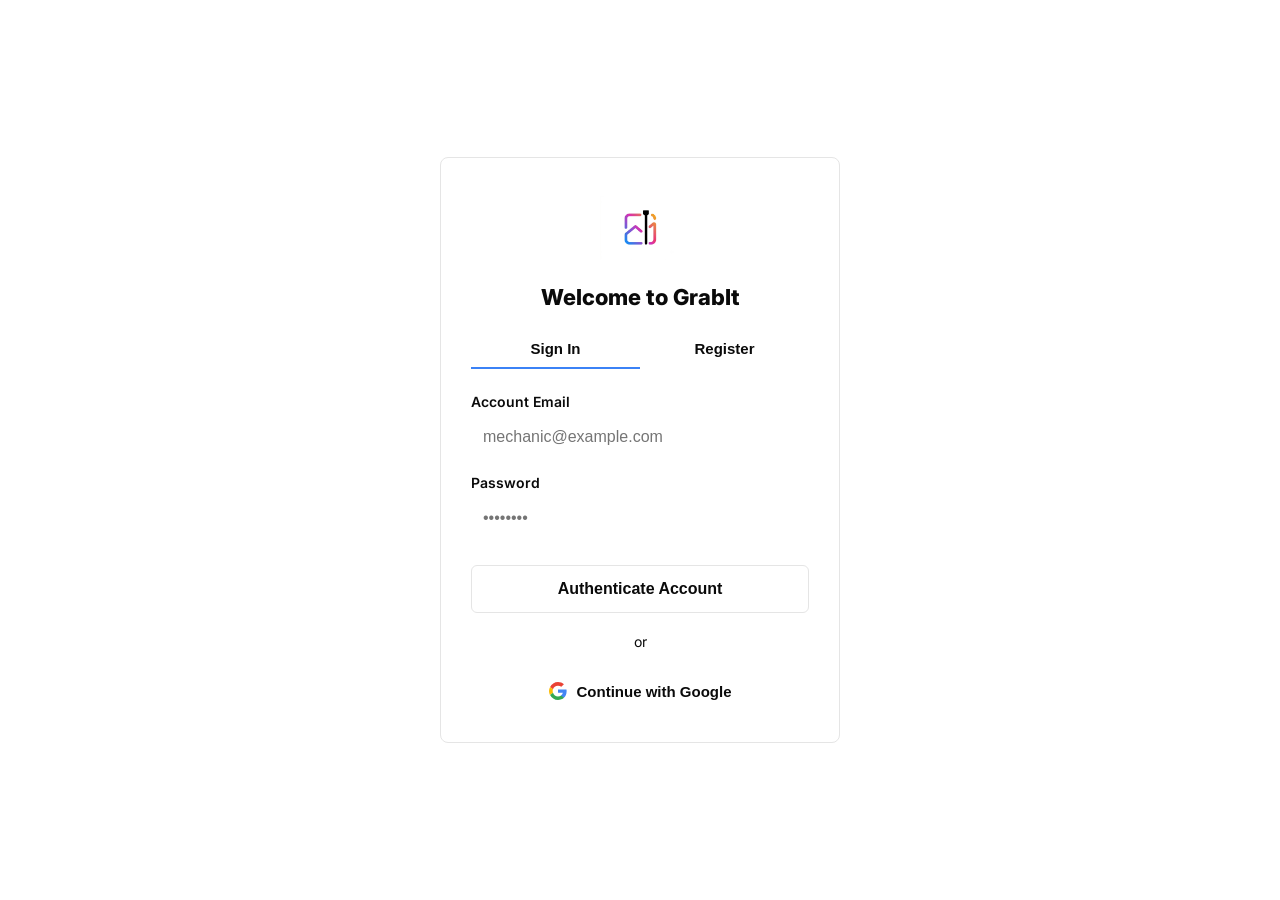
==== app.html @ 43e89f0a "fix endpoint" ====
<!DOCTYPE html>
<html lang="en">

<head>
    <meta charset="UTF-8">
    <meta name="viewport" content="width=device-width, initial-scale=1.0">
    <title>GrabIt App</title>
    <link rel="icon" type="image/png" href="./public/logo.png">
    <link rel="stylesheet" href="style.css">
</head>

<body>
    <script>
        if (window.location.hostname.includes('ngrok-free.dev')) {
    const params = new URLSearchParams(window.location.search);
    if (!params.has('ngrok-skip-browser-warning')) {
        // Force inject the bypass header into the current browser session
        document.cookie = "ngrok-skip-browser-warning=true; path=/; SameSite=None; Secure";
    }
}
        (function () {
            const token = localStorage.getItem("grabit_auth_token");
            const user = localStorage.getItem("grabit_tracked_user");
            const email = localStorage.getItem("grabit_user_email");
            if (!token || !user || user === "guest_user") {
                // Instantly wipe poisoned or half-configured states and bounce to login
                localStorage.removeItem("grabit_auth_token");
                localStorage.removeItem("grabit_tracked_user");
                localStorage.removeItem("grabit_user_email");
                window.location.href = "login.html";
            }
        })();

        window.addEventListener('DOMContentLoaded', () => {
  // Check if the URL contains authentication fragments from Supabase
  const hash = window.location.hash;
  
  if (hash && hash.includes('access_token=')) {
    // Convert the hash string into an easy-to-use key/value object
    const params = new URLSearchParams(hash.replace('#', '?'));
    
    const accessToken = params.get('access_token');
    
    // Decodes the payload from the JWT token to get user metadata safely
    const base64Url = accessToken.split('.')[1];
    const base64 = base64Url.replace(/-/g, '+').replace(/_/g, '/');
    const tokenData = JSON.parse(window.atob(base64));
    
    // Extract the precise unique identifier fields
    const userId = tokenData.sub; // This is the user's unique ID
    const email = tokenData.email;

    // Save them to localStorage so your application can remember who is logged in
    localStorage.setItem('user_id', userId);
    localStorage.setItem('user_email', email);
    localStorage.setItem('access_token', accessToken);

    console.log(`Successfully logged in as: ${email} (${userId})`);

    // Clean up the address bar URL instantly so the messy tokens disappear
    window.history.replaceState(null, null, window.location.pathname);
    
    // Optional: Trigger any startup session logic or UI changes here
    alert(`Welcome back, ${email}!`);
  }
});
    </script>

    <div class="app-container">
        <canvas id="hidden-canvas" style="display: none;"></canvas>

        <video id="camera-feed" autoplay playsinline muted></video>

        <div class="top-bar">
            <div class="status-badge">
                <div id="status-indicator" class="status-indicator"></div>
                <span id="status-text">Disconnected</span>
            </div>

            <div class="auth-menu">
                <div id="auth-profile-btn" class="auth-profile-btn">👤 <span id="display-user">Guest</span></div>
                <div id="auth-dropdown" class="auth-dropdown" style="display: none;">
                    <div id="auth-logged-out-view">
                        <div style="margin-bottom: 8px;">
                            <input type="email" id="login-email" placeholder="Enter Email"
                                style="width: 100%; box-sizing: border-box; margin-bottom: 4px;" />
                            <input type="password" id="login-password" placeholder="Enter Password"
                                style="width: 100%; box-sizing: border-box;" />
                        </div>
                        <button id="login-submit-btn" class="auth-btn-action">Link Account</button>
                    </div>
                    <div id="auth-logged-in-view" style="display: none;">
                        <p id="profile-tracking-info">Tracking Active</p>
                        <button id="logout-btn" class="auth-btn-action auth-btn-danger">Disconnect ID</button>
                    </div>
                </div>
            </div>
        </div>

        <div id="start-screen" class="start-screen">
        <div id="error-message" class="error-toast"></div>

        

            <div class="pre-call-card">
                <div class="pre-call-logo"><img src="./public/logo.png" alt="DIY Fix"></div>
                <div id="token-error-banner" class="token-error-alert" style="display: none;"></div>
                <div class="skill-selection-wrapper" style="margin-bottom: 16px; width: 100%; text-align: left;">
                    <label for="skill-select" style="font-size: 12px; font-weight: bold; color: #94a3b8; display: block; margin-bottom: 6px; text-transform: uppercase; letter-spacing: 0.05em;">Optimize AI Knowledge Base:</label>
                    <select id="skill-select" style="width: 100%; padding: 10px; background: #1e293b; border: 1px solid #334155; border-radius: 8px; color: #f8fafc; font-size: 14px; font-weight: 500; outline: none; cursor: pointer;">
                        <option value="general">General Troubleshooting (Default)</option>
                        <option value="plumbing">Plumbing & Water Flow Systems</option>
                        <option value="pc_hardware">PC Systems & Diagnostics Hardware</option>
                        <option value="automotive">Basic Mechanical & Small Engine Repair</option>
                        <option value="networking">Home Networks & Component Wiring</option>
                    </select>
                </div>
                <p class="pre-call-label">Your token balance</p>
                <div class="pre-call-tokens" id="token-display">---</div>
                <div id="token-warning" class="token-warning-alert" style="display: none;"></div>
                <a href="refill.html" class="pre-call-refill">+ Buy Tokens</a>
                <button id="start-btn" class="pre-call-start">📞 Start Call</button>
            </div>
            <div class="app-footer">
               <div class="liability-risk-banner">
                <div class="banner-text">
                    <strong>Critical Guardrails:</strong> Do not use this engine on live structural utility frameworks, main pressurized gas pipelines, or high voltage sub stations. Complex dangerous installations require a <strong>licensed engineer</strong>.
                </div>
            </div>
            </div>
        </div>
        

        </div>

        <div id="disclaimer-overlay" class="disclaimer-overlay" style="display: none;">
            <div class="disclaimer-card">
                <h3>⚠️ Safety and Liability Warning</h3>
                <div class="disclaimer-body">
                    <p>GrabIt provides experimental real-time AI guidance for educational and troubleshooting use cases.
                    </p>
                    <p><strong>If your task involves structural utility frameworks (high-voltage electrical lines,
                            pressurized gas lines, primary sewage lines, or complex automotive machinery), you must
                            notify and hire a licensed professional engineer.</strong></p>
                    <p>By proceeding, you explicitly assume all risk and acknowledge that conversations are logged for
                        regulatory and safety compliance audits.</p>
                </div>
                <div class="disclaimer-ack">
                    <label>
                        <input type="checkbox" id="disclaimer-checkbox"> I understand, accept the liability limits, and
                        wish to proceed.
                    </label>
                </div>
                <div class="disclaimer-actions">
                    <button id="disclaimer-cancel" class="btn-disclaimer-cancel">Cancel</button>
                    <button id="disclaimer-accept" class="btn-disclaimer-accept" disabled>Accept & Initialize
                        Call</button>
                </div>
            </div>
        </div>

        <div id="call-bar" class="call-bar" style="display: none;">
            <button id="flip-btn" class="call-btn" title="Flip Camera">
                <svg xmlns="http://www.w3.org/2000/svg" viewBox="0 0 24 24" fill="white" width="28" height="28">
                    <path
                        d="M20 5h-3.17L15 3H9L7.17 5H4C2.9 5 2 5.9 2 7v12c0 1.1.9 2 2 2h16c1.1 0 2-.9 2-2V7c0-1.1-.9-2-2-2zm-8 13c-2.76 0-5-2.24-5-5s2.24-5 5-5 5 2.24 5 5-2.24 5-5 5z" />
                    <path d="M12 10.5l-3 3h2.25v3h1.5v-3H15z" opacity=".6" />
                </svg>
            </button>

            <button id="stop-btn" class="call-btn call-btn-hangup" title="End Call">
                <svg xmlns="http://www.w3.org/2000/svg" viewBox="0 0 24 24" fill="white" width="32" height="32">
                    <path
                        d="M6.62 10.79a15.053 15.053 0 006.59 6.59l2.2-2.2c.27-.27.67-.36 1.02-.24 1.12.37 2.33.57 3.57.57.55 0 1 .45 1 1V20c0 .55-.45 1-1 1C10.61 21 3 13.39 3 4c0-.55.45-1 1-1h3.5c.55 0 1 .45 1 1 0 1.25.2 2.45.57 3.57.11.35.03.74-.24 1.02l-2.21 2.2z"
                        transform="rotate(135 12 12)" />
                </svg>
            </button>
        </div>

        <div id="error-message" class="error-toast"></div>
    </div>
    <script src="app.js"></script>
</body>

</html>
---- style.css ----
@import url('https://fonts.googleapis.com/css2?family=Inter:wght@400;500;600;700;800;900&display=swap');

*,
*::before,
*::after {
    box-sizing: border-box;
    margin: 0;
    padding: 0;
}

:root {
    --black: #0a0a0a;
    --white: #ffffff;
    --gray-100: #f5f5f5;
    --gray-200: #e5e5e5;
    --gray-400: #a3a3a3;
    --gray-600: #525252;
}

body {
    font-family: 'Inter', sans-serif;
    background: var(--white);
    color: var(--black);
    min-height: 100vh;
    overflow: hidden;
}

/* ── App shell ─────────────────────────────────────────── */
.app-container {
    position: relative;
    width: 100vw;
    height: 100vh;
}

/* ── Fullscreen camera ──────────────────────────────────── */
#camera-feed {
    position: fixed;
    inset: 0;
    width: 100%;
    height: 100%;
    object-fit: cover;
    z-index: 0;
    background: var(--black);
}

/* ── Top bar ────────────────────────────────────────────── */
.top-bar {
    position: absolute;
    top: 0;
    left: 0;
    width: 100%;
    z-index: 100;
    /* Forces it to sit on top of the start-screen container */
    display: flex;
    justify-content: space-between;
    align-items: center;
}

.status-badge {
    display: flex;
    align-items: center;
    gap: 0.5rem;
    font-size: 0.8rem;
    font-weight: 700;
    text-transform: uppercase;
    letter-spacing: 0.08em;
    color: var(--gray-600);
}

.status-indicator {
    width: 8px;
    height: 8px;
    border-radius: 50%;
    background: var(--gray-400);
}

.status-indicator.connected {
    background: #22c55e;
    animation: pulse-green 2s infinite;
}

.status-indicator.error {
    background: #ef4444;
}

@keyframes pulse-green {

    0%,
    100% {
        opacity: 1;
    }

    50% {
        opacity: 0.5;
    }
}

/* Token text ── top right */
.token-text {
    font-size: 0.85rem;
    font-weight: 700;
    color: var(--black);
}

.refill-link {
    color: var(--black);
    text-decoration: none;
    font-weight: 800;
    border-bottom: 1px solid var(--black);
    margin-left: 0.25rem;
}

.refill-link:hover {
    opacity: 0.7;
}

/* ── Pre-session start screen ───────────────────────────── */
.start-screen {
    position: fixed;
    display: flex;
    flex-direction: column;
    inset: 0;
    z-index: 20;
    display: flex;
    align-items: center;
    justify-content: center;
    background: rgba(255, 255, 255, 0.95);
    backdrop-filter: blur(8px);
    -webkit-backdrop-filter: blur(8px);
}

.pre-call-card {
    background: var(--white);
    border: 1.5px solid var(--gray-200);
    border-radius: 24px;
    padding: 2.5rem 2rem;
    width: min(360px, 90vw);
    display: flex;
    flex-direction: column;
    align-items: center;
    gap: 1rem;
    box-shadow: 0 20px 40px rgba(0, 0, 0, 0.06);
}

.pre-call-logo {
    font-size: 1.6rem;
    font-weight: 900;
    color: var(--black);
    letter-spacing: -0.03em;
    margin-bottom: 0.25rem;
}

.pre-call-label {
    font-size: 0.75rem;
    font-weight: 800;
    text-transform: uppercase;
    letter-spacing: 0.12em;
    color: var(--gray-400);
}

.pre-call-tokens {
    font-size: 2.8rem;
    font-weight: 900;
    color: var(--black);
    letter-spacing: -0.04em;
    line-height: 1;
}

.pre-call-refill {
    display: block;
    color: var(--black);
    font-size: 0.9rem;
    font-weight: 700;
    text-decoration: none;
    padding: 0.55rem 1.5rem;
    border: 1.5px solid var(--gray-200);
    border-radius: 50px;
    transition: border-color 0.2s, transform 0.2s;
    margin-bottom: 0.5rem;
}

.pre-call-refill:hover,
.pre-call-refill:active {
    border-color: var(--black);
}

.pre-call-start {
    width: 100%;
    padding: 1.1rem;
    background: var(--black);
    color: var(--white);
    border: none;
    border-radius: 50px;
    font-size: 1rem;
    font-weight: 700;
    letter-spacing: 0.02em;
    cursor: pointer;
    transition: opacity 0.2s, transform 0.2s;
    -webkit-tap-highlight-color: transparent;
    min-height: 56px;
}

.pre-call-start:hover {
    opacity: 0.85;
}

.pre-call-start:active {
    transform: scale(0.97);
}

/* ── In-call bottom bar ─────────────────────────────────── */
.call-bar {
    position: fixed;
    bottom: 0;
    left: 0;
    right: 0;
    z-index: 10;
    display: flex;
    justify-content: center;
    align-items: center;
    gap: 2.5rem;
    padding: 2rem 2rem 3rem;
    background: linear-gradient(to top, rgba(255, 255, 255, 0.9) 0%, transparent 100%);
    pointer-events: none;
    /* Allows clicks through background container gradient */
}

.call-btn {
    pointer-events: auto;
    /* Re-enables button layout clicks */
    width: 64px;
    height: 64px;
    border-radius: 50%;
    border: 1px solid var(--gray-200);
    cursor: pointer;
    display: flex;
    align-items: center;
    justify-content: center;
    background: rgba(255, 255, 255, 0.85);
    backdrop-filter: blur(10px);
    -webkit-backdrop-filter: blur(10px);
    box-shadow: 0 4px 12px rgba(0, 0, 0, 0.05);
    transition: border-color 0.2s, transform 0.2s;
    color: var(--black);
}

.call-btn:hover {
    border-color: var(--black);
    transform: translateY(-2px);
}

.call-btn:active {
    transform: scale(0.93);
}

/* Hang up ── red solid style */
.call-btn-hangup {
    width: 74px;
    height: 74px;
    background: #ef4444;
    border: none;
    color: var(--white);
}

.call-btn-hangup:hover {
    background: #dc2626;
    transform: translateY(-2px);
}

/* ── Error toast ────────────────────────────────────────── */
.error-toast {
    position: fixed;
    bottom: 7rem;
    left: 50%;
    transform: translateX(-50%);
    z-index: 30;
    background: #ef4444;
    color: var(--white);
    padding: 0.6rem 1.4rem;
    border-radius: 50px;
    font-size: 0.875rem;
    font-weight: 700;
    display: none;
    text-align: center;
    box-shadow: 0 4px 12px rgba(239, 68, 68, 0.2);
}

/* ── Refill page ────────────────────────────────────────── */
.refill-container {
    max-width: 960px;
    margin: 6rem auto 4rem;
    padding: 0 1.5rem;
}

.packages-grid {
    display: grid;
    grid-template-columns: repeat(auto-fit, minmax(260px, 1fr));
    gap: 1.5rem;
    margin-top: 3rem;
}

.minimal-box {
    background: var(--white);
    border: 1.5px solid var(--gray-200);
    padding: 2rem;
    border-radius: 16px;
    transition: border-color 0.2s, transform 0.2s;
}

.package-card {
    display: flex;
    flex-direction: column;
    gap: 1rem;
}

.package-card:hover {
    border-color: var(--black);
    transform: translateY(-4px);
}

.package-card.featured {
    background: var(--black);
    color: var(--white);
    border-color: var(--black);
}

.package-price {
    font-size: 2rem;
    font-weight: 900;
    letter-spacing: -0.04em;
    padding-bottom: 0.25rem;
    margin-bottom: 0.25rem;
}

.package-desc {
    font-size: 0.85rem;
    color: var(--gray-600);
    line-height: 1.6;
    margin-bottom: 1.5rem;
}

.package-card.featured .package-desc {
    color: #aaa;
}

.btn {
    width: 100%;
    padding: 0.75rem;
    border: 1.5px solid var(--gray-200);
    font-size: 0.9rem;
    font-weight: 700;
    border-radius: 50px;
    cursor: pointer;
    background: var(--white);
    color: var(--black);
    transition: background 0.2s, color 0.2s, border-color 0.2s;
    text-align: center;
    text-decoration: none;
}

.btn:hover {
    background: var(--black);
    color: var(--white);
    border-color: var(--black);
}

.package-card.featured .btn {
    background: var(--white);
    color: var(--black);
    border-color: var(--white);
}

.package-card.featured .btn:hover {
    background: var(--gray-200);
}

/* ── Generic clean layout helpers ───────────────────────── */
.landing-container {
    display: flex;
    flex-direction: column;
    justify-content: center;
    align-items: center;
    min-height: 100vh;
    padding: 8rem 1.5rem 4rem;
    text-align: center;
    background: var(--white);
}

.landing-title {
    font-size: clamp(2rem, 5vw, 4.5rem);
    font-weight: 900;
    letter-spacing: -0.04em;
    line-height: 1.1;
    margin-bottom: 1.5rem;
}

.landing-subtitle {
    font-size: clamp(1rem, 2.5vw, 1.2rem);
    color: var(--gray-600);
    max-width: 520px;
    line-height: 1.65;
    margin-bottom: 2.5rem;
}

.link-btn {
    color: var(--black);
    text-decoration: none;
    font-size: 0.85rem;
    font-weight: 700;
    border-bottom: 1.5px solid var(--black);
    padding-bottom: 2px;
    transition: opacity 0.2s;
}

.link-btn:hover {
    opacity: 0.7;
}

/* ── AUTH PROFILES DROPDOWN MENU ────────── */
.auth-menu {
    position: relative;
    font-family: 'Inter', sans-serif;
}

.auth-profile-btn {
    background: #0a0a0a;
    color: #ffffff;
    padding: 0.5rem 1rem;
    border-radius: 8px;
    font-size: 0.85rem;
    font-weight: 700;
    cursor: pointer;
    border: 1px solid rgba(255, 255, 255, 0.15);
}

.auth-dropdown {
    position: absolute;
    top: calc(100% + 8px);
    right: 0;
    width: 220px;
    background: #ffffff;
    border: 1.5px solid #e5e5e5;
    border-radius: 12px;
    padding: 1rem;
    box-shadow: 0 10px 25px rgba(0, 0, 0, 0.1);
    z-index: 200;
}

.auth-dropdown input {
    width: 100%;
    padding: 0.5rem;
    border: 1px solid #e5e5e5;
    border-radius: 6px;
    margin-bottom: 0.75rem;
    font-size: 0.85rem;
    box-sizing: border-box;
}

.auth-btn-action {
    width: 100%;
    background: #0a0a0a;
    color: #ffffff;
    border: none;
    padding: 0.5rem;
    border-radius: 6px;
    font-size: 0.85rem;
    font-weight: 700;
    cursor: pointer;
}

.auth-btn-danger {
    background: #dc2626;
}

#profile-tracking-info {
    font-size: 0.8rem;
    color: #16a34a;
    font-weight: 700;
    margin-bottom: 0.5rem;
    text-align: center;
}

/* ── INTERACTIVE SAFETY DISCLAIMER OVERLAY ── */
.disclaimer-overlay {
    position: fixed;
    inset: 0;
    background: rgba(0, 0, 0, 0.8);
    backdrop-filter: blur(8px);
    z-index: 9999;
    display: flex;
    align-items: center;
    justify-content: center;
    padding: 1rem;
}

.disclaimer-card {
    background: #ffffff;
    width: 100%;
    max-width: 500px;
    border-radius: 20px;
    padding: 2rem;
    box-shadow: 0 25px 50px -12px rgba(0, 0, 0, 0.25);
    border: 1.5px solid #e5e5e5;
}

.disclaimer-card h3 {
    font-size: 1.3rem;
    font-weight: 900;
    color: #0a0a0a;
    margin-bottom: 1rem;
    display: flex;
    align-items: center;
    gap: 0.5rem;
}

.disclaimer-body {
    font-size: 0.9rem;
    color: #525252;
    line-height: 1.6;
    margin-bottom: 1.5rem;
}

.disclaimer-body p {
    margin-bottom: 0.75rem;
}

.disclaimer-ack {
    background: #f5f5f5;
    padding: 1rem;
    border-radius: 10px;
    margin-bottom: 1.5rem;
    font-size: 0.85rem;
    font-weight: 600;
    color: #0a0a0a;
    display: flex;
    align-items: center;
}

.disclaimer-ack label {
    cursor: pointer;
    display: flex;
    align-items: flex-start;
    gap: 0.5rem;
}

.disclaimer-ack input {
    margin-top: 0.15rem;
}

.disclaimer-actions {
    display: flex;
    gap: 1rem;
    justify-content: flex-end;
}

.btn-disclaimer-cancel {
    background: transparent;
    border: 1.5px solid #e5e5e5;
    color: #525252;
    padding: 0.75rem 1.5rem;
    border-radius: 50px;
    font-weight: 700;
    cursor: pointer;
}

.btn-disclaimer-accept {
    background: #0a0a0a;
    border: none;
    color: #ffffff;
    padding: 0.75rem 1.5rem;
    border-radius: 50px;
    font-weight: 700;
    cursor: pointer;
}

.btn-disclaimer-accept:disabled {
    background: #a3a3a3;
    cursor: not-allowed;
}

.auth-wrapper {
    display: flex;
    justify-content: center;
    align-items: center;
    min-height: 100vh;
    padding: 20px;
}

.auth-card {
    width: 100%;
    max-width: 400px;
    padding: 30px;
    border-radius: 8px;
}

.logo-container {
    text-align: center;
    margin-bottom: 20px;
}

.logo-img {
    width: 80px;
    height: 80px;
    object-fit: contain;
    border-radius: 12px;
}

.auth-tabs {
    display: flex;
    border-bottom: 1px solid var(--border-color);
    margin-bottom: 24px;
}

.tab-btn {
    flex: 1;
    padding: 10px;
    background: none;
    border: none;
    color: var(--text-muted);
    cursor: pointer;
    font-size: 15px;
    font-weight: 600;
    text-align: center;
    border-bottom: 2px solid transparent;
}

.tab-btn.active {
    color: inherit;
    border-bottom-color: #3b82f6;
}

.form-field {
    margin-bottom: 16px;
}

.form-field label {
    display: block;
    margin-bottom: 6px;
    font-weight: 600;
    font-size: 14px;
}

.form-field input {
    width: 100%;
    padding: 12px;
    box-sizing: border-box;
    border-radius: 6px;
    border: 1px solid var(--border-color);
    background: transparent;
    color: inherit;
    font-size: 16px;
}

.form-field input:focus {
    outline: none;
    border-color: #3b82f6;
}

.submit-action-btn {
    width: 100%;
    padding: 14px;
    font-weight: bold;
    font-size: 16px;
    cursor: pointer;
    border-radius: 6px;
    margin-top: 10px;
}

.oauth-divider {
    display: flex;
    align-items: center;
    text-align: center;
    margin: 20px 0;
    color: var(--text-muted);
    font-size: 14px;
}

.oauth-divider::before,
.oauth-divider::after {
    content: '';
    flex: 1;
    border-bottom: 1px solid var(--border-color);
}

.oauth-divider:not(:empty)::before {
    margin-right: .5em;
}

.oauth-divider:not(:empty)::after {
    margin-left: .5em;
}

.google-btn {
    width: 100%;
    padding: 12px;
    border: 1px solid var(--border-color);
    background: transparent;
    color: inherit;
    border-radius: 6px;
    font-weight: 600;
    cursor: pointer;
    display: flex;
    align-items: center;
    justify-content: center;
    gap: 10px;
    font-size: 15px;
}

.google-icon {
    width: 18px;
    height: 18px;
}

.alert-banner {
    background-color: rgba(239, 68, 68, 0.1);
    border: 1px solid #ef4444;
    color: #ef4444;
    padding: 12px;
    border-radius: 6px;
    margin-bottom: 20px;
    font-size: 14px;
    display: none;
}

/* ── additional app styles ────────────────────────── */ 
.pre-call-logo img {
    width: auto;
    height: 3em;
    object-fit: contain;
}

.liability-risk-banner {
    border-radius: 1em;
    width: 50%;
    box-sizing: border-box;
}

.liability-risk-banner .alert-icon {
    font-size: 1.1rem;
}

.liability-risk-banner .banner-text {
    font-size: 0.75rem;
    line-height: 1.4;
    color: white;
}

.liability-risk-banner .banner-text strong {
    color: #ef4444;
}

/* app footer */
.app-footer {
    position: fixed;
    bottom: 0;
    left: 0;
    width: 100%;
    box-sizing: border-box; /* Ensures padding doesn't cause horizontal overflow */
    display: flex;
    justify-content: center;
    align-items: center;
    padding: 1rem;
    background: var(--black);
    backdrop-filter: blur(8px);
    -webkit-backdrop-filter: blur(8px);
    z-index: 15;
}

@media (max-width: 600px) {
    .app-footer {
        /* FIXED: Removed the hardcoded height. Let the content dictate container height */
        flex-direction: column; /* Stacks items vertically on mobile if needed */
        gap: 0.5rem; 
        padding: 0.75rem;
    }
    
    .liability-risk-banner {
        width: 100%; /* Spans full horizontal profile on mobile screens */
        text-align: center; /* Centers alignment for mobile readability */
    }
}


/* ── Token error banner ───────────────────────────── */
.token-error-alert {
    background-color: rgba(239, 68, 68, 0.15);
    border: 1px solid rgb(239, 68, 68);
    color: rgb(248, 113, 113);
    padding: 10px 14px;
    border-radius: 8px;
    font-size: 13px;
    font-weight: 600;
    margin-bottom: 16px;
    text-align: center;
    line-height: 1.4;
    animation: pulseShake 0.3s ease-in-out;
}

.token-warning-alert {
    background-color: rgba(253, 224, 71, 0.15);
    border: 1px solid rgb(253, 224, 71);
    color: rgb(202, 138, 4);
    padding: 10px 14px;
    border-radius: 8px;
    font-size: 13px;
    font-weight: 600;
    margin-bottom: 16px;
    text-align: center;
    line-height: 1.4;
}



@keyframes pulseShake {
    0% { transform: translateX(0); }
    25% { transform: translateX(-4px); }
    50% { transform: translateX(4px); }
    75% { transform: translateX(-2px); }
    100% { transform: translateX(0); }
}

.brand-logo {
    font-family: 'Inter', 'Montserrat', sans-serif;
    font-weight: 900;
    font-size: 3.5rem;
    letter-spacing: -2px; /* Tightens the outer letters to the core */
    color: #ffffff;
    text-transform: uppercase;
    display: inline-block;
}

/* The core transformation for the LLI sequence */
.brand-logo .indicator-bars {
    color: #00ffaa; /* Electric neon teal/green */
    font-family: 'Courier New', monospace; /* Forces clean, straight geometric lines */
    letter-spacing: 4px; /* Gives the three vertical bars breathing room to look like a tool/gauge */
    padding-left: 4px;
    font-style: normal; /* Keeps them perfectly vertical like precision blades */
    display: inline-block;
    text-shadow: 0 0 12px rgba(0, 255, 170, 0.6);
}
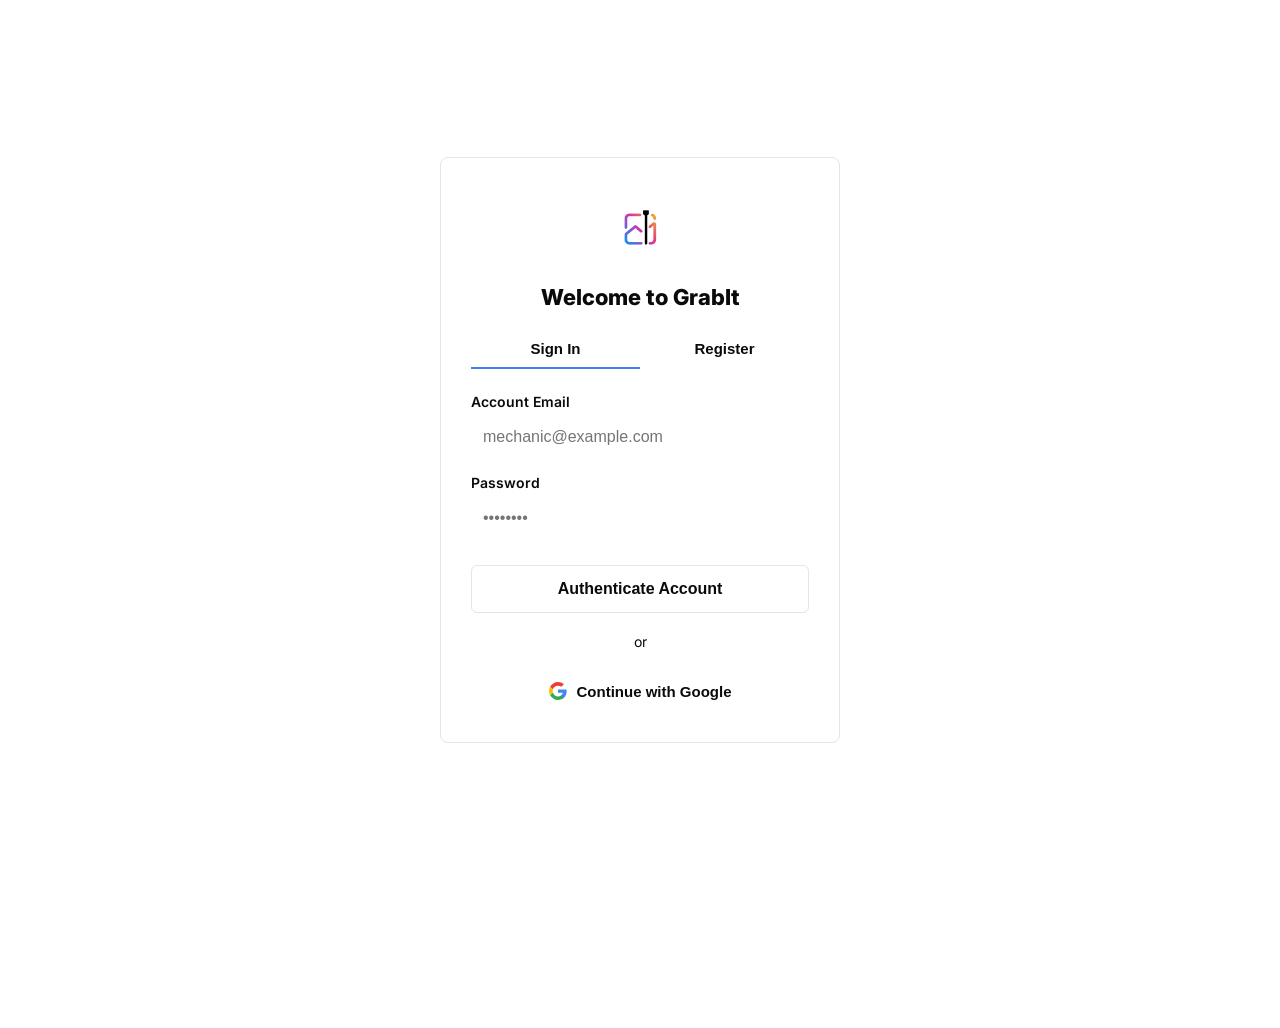
==== commit 86133307: "fix mobile" ====
--- a/app.html
+++ b/app.html
@@ -4,72 +4,112 @@
 <head>
     <meta charset="UTF-8">
     <meta name="viewport" content="width=device-width, initial-scale=1.0">
-    <title>GrabIt App</title>
+    <title>CallIT App</title>
     <link rel="icon" type="image/png" href="./public/logo.png">
     <link rel="stylesheet" href="style.css">
 </head>
 
 <body>
     <script>
+        // 1. Force Ngrok to skip its warning intercept page for the OAuth token flow
         if (window.location.hostname.includes('ngrok-free.dev')) {
-    const params = new URLSearchParams(window.location.search);
-    if (!params.has('ngrok-skip-browser-warning')) {
-        // Force inject the bypass header into the current browser session
-        document.cookie = "ngrok-skip-browser-warning=true; path=/; SameSite=None; Secure";
-    }
-}
+            const params = new URLSearchParams(window.location.search);
+            if (!params.has('ngrok-skip-browser-warning')) {
+                document.cookie = "ngrok-skip-browser-warning=true; path=/; SameSite=None; Secure";
+            }
+        }
+
+        // 2. Parse token fractions appended from the Supabase login callback
+        function parseSupabaseSessionFromHash() {
+            const hash = window.location.hash || '';
+            if (!hash.includes('access_token=')) {
+                return false;
+            }
+
+            const params = new URLSearchParams(hash.replace('#', '?'));
+            const accessToken = params.get('access_token');
+            if (!accessToken) {
+                return false;
+            }
+
+            try {
+                const base64Url = accessToken.split('.')[1];
+                if (!base64Url) return false;
+
+                const base64 = base64Url.replace(/-/g, '+').replace(/_/g, '/');
+                const tokenData = JSON.parse(window.atob(base64));
+                const userId = tokenData.sub || tokenData.user_id || tokenData.id;
+                const email = tokenData.email || tokenData.user_email;
+
+                if (!userId) return false;
+
+                // --- THE CRITICAL FIX ---
+                const currentCachedUser = localStorage.getItem('user_id') || localStorage.getItem('grabit_tracked_user');
+                if (currentCachedUser && currentCachedUser !== userId) {
+                    console.log("🔄 Different user detected. Evicting old profile cache...");
+                    localStorage.removeItem('grabit_user_nickname');
+                }
+                // ------------------------
+
+                localStorage.setItem('access_token', accessToken);
+                localStorage.setItem('grabit_auth_token', accessToken);
+                localStorage.setItem('user_id', userId);
+                localStorage.setItem('grabit_tracked_user', userId);
+
+                if (email) {
+                    localStorage.setItem('user_email', email);
+                    localStorage.setItem('grabit_user_email', email);
+                }
+
+                window.history.replaceState(null, '', window.location.pathname + window.location.search);
+                return true;
+            } catch (err) {
+                console.warn('Could not parse Supabase auth token from URL hash:', err);
+                return false;
+            }
+        }
+
+        // 3. Immediately validate session state or clear malicious payloads
         (function () {
-            const token = localStorage.getItem("grabit_auth_token");
-            const user = localStorage.getItem("grabit_tracked_user");
-            const email = localStorage.getItem("grabit_user_email");
-            if (!token || !user || user === "guest_user") {
-                // Instantly wipe poisoned or half-configured states and bounce to login
-                localStorage.removeItem("grabit_auth_token");
-                localStorage.removeItem("grabit_tracked_user");
-                localStorage.removeItem("grabit_user_email");
-                window.location.href = "login.html";
+            const parsedFromHash = parseSupabaseSessionFromHash();
+            const token = localStorage.getItem('grabit_auth_token') || localStorage.getItem('access_token');
+            const user = localStorage.getItem('grabit_tracked_user') || localStorage.getItem('user_id');
+
+            if (!token || !user || user === 'guest_user') {
+                if (!parsedFromHash) {
+                    localStorage.removeItem('grabit_auth_token');
+                    localStorage.removeItem('access_token');
+                    localStorage.removeItem('grabit_tracked_user');
+                    localStorage.removeItem('user_id');
+                    localStorage.removeItem('grabit_user_email');
+                    localStorage.removeItem('user_email');
+                    window.location.replace('login.html');
+                }
             }
         })();
-
-        window.addEventListener('DOMContentLoaded', () => {
-  // Check if the URL contains authentication fragments from Supabase
-  const hash = window.location.hash;
-  
-  if (hash && hash.includes('access_token=')) {
-    // Convert the hash string into an easy-to-use key/value object
-    const params = new URLSearchParams(hash.replace('#', '?'));
-    
-    const accessToken = params.get('access_token');
-    
-    // Decodes the payload from the JWT token to get user metadata safely
-    const base64Url = accessToken.split('.')[1];
-    const base64 = base64Url.replace(/-/g, '+').replace(/_/g, '/');
-    const tokenData = JSON.parse(window.atob(base64));
-    
-    // Extract the precise unique identifier fields
-    const userId = tokenData.sub; // This is the user's unique ID
-    const email = tokenData.email;
-
-    // Save them to localStorage so your application can remember who is logged in
-    localStorage.setItem('user_id', userId);
-    localStorage.setItem('user_email', email);
-    localStorage.setItem('access_token', accessToken);
-
-    console.log(`Successfully logged in as: ${email} (${userId})`);
-
-    // Clean up the address bar URL instantly so the messy tokens disappear
-    window.history.replaceState(null, null, window.location.pathname);
-    
-    // Optional: Trigger any startup session logic or UI changes here
-    alert(`Welcome back, ${email}!`);
-  }
-});
     </script>
 
-    <div class="app-container">
+    <!-- Loading Overlay -->
+    <div id="loading-overlay" class="loading-overlay">
+        <div class="loading-spinner"></div>
+        <div class="loading-text" id="loading-text">Initializing connection...</div>
+    </div>
+
+    <div id="app-container" class="app-container" style="display: none;">
         <canvas id="hidden-canvas" style="display: none;"></canvas>
 
         <video id="camera-feed" autoplay playsinline muted></video>
+
+        <!-- Jarvis Active Session View -->
+        <div id="jarvis-session-container" class="jarvis-session-container">
+            <div class="jarvis-orb-wrapper">
+                <div class="jarvis-orb-ring-outer"></div>
+                <div class="jarvis-orb-ring"></div>
+                <div class="jarvis-orb"></div>
+            </div>
+            <h3 class="jarvis-title">Jarvis Workspace Active</h3>
+            <p class="jarvis-subtitle">Watching screen workflow & listening for queries...</p>
+        </div>
 
         <div class="top-bar">
             <div class="status-badge">
@@ -78,107 +118,134 @@
             </div>
 
             <div class="auth-menu">
-                <div id="auth-profile-btn" class="auth-profile-btn">👤 <span id="display-user">Guest</span></div>
+                <div id="auth-profile-btn" class="auth-profile-btn"><span id="display-user">Guest</span></div>
                 <div id="auth-dropdown" class="auth-dropdown" style="display: none;">
-                    <div id="auth-logged-out-view">
-                        <div style="margin-bottom: 8px;">
-                            <input type="email" id="login-email" placeholder="Enter Email"
-                                style="width: 100%; box-sizing: border-box; margin-bottom: 4px;" />
-                            <input type="password" id="login-password" placeholder="Enter Password"
-                                style="width: 100%; box-sizing: border-box;" />
-                        </div>
-                        <button id="login-submit-btn" class="auth-btn-action">Link Account</button>
+                    <div id="auth-logged-in-view">
+                        <p id="profile-tracking-info">Tracking Active</p>
+                        <button id="profile-btn" class="auth-btn-action auth-btn-dark">Profile</button>
+                        <button id="logout-btn" class="auth-btn-action auth-btn-danger">Logout</button>
                     </div>
-                    <div id="auth-logged-in-view" style="display: none;">
-                        <p id="profile-tracking-info">Tracking Active</p>
-                        <button id="logout-btn" class="auth-btn-action auth-btn-danger">Disconnect ID</button>
+                </div>
+            </div>
+        </div>
+
+        <div id="error-message" class="error-toast"></div>
+        
+        <div class="start-container" style="display: flex; flex-direction: column; gap: 24px; max-width: 900px; width: 100%; margin: 0 auto; padding: 20px; box-sizing: border-box; align-items: center;">
+            
+            <!-- Shared Greeting Header above both cards -->
+            <div class="shared-greeting-header">
+                <span id="shared-greeting" class="shared-greeting-text">Welcome</span>
+                <p class="shared-greeting-sub" style="margin-bottom: 12px;">What would you like help with today?</p>
+                <div class="header-tokens-wrapper" style="display: flex; align-items: center; justify-content: center; gap: 8px; font-size: 14px; background: rgba(15, 23, 42, 0.05); padding: 6px 16px; border-radius: 50px; border: 1px solid var(--gray-200);">
+                    <span style="font-weight: 600; color: var(--gray-600);">Tokens:</span>
+                    <span id="token-display" style="font-weight: 800; color: var(--black);">---</span>
+                    <a href="refill.html" class="pre-call-refill" style="margin-left: 8px; font-weight: 700; color: #2563eb; text-decoration: none;">+ Buy Tokens</a>
+                </div>
+                <div id="token-warning" class="token-warning-alert" style="display: none; margin-top: 8px; font-size: 12px; color: #b45309;"></div>
+            </div>
+
+            <div style="display: flex; gap: 24px; width: 100%; flex-wrap: wrap; justify-content: center;">
+            
+                <div id="jarvis-screen" class="jarvis-screen pre-call-card" style="flex: 1; min-width: 280px; margin: 0;">
+                    <span class="mode-badge mode-badge-jarvis">Jarvis Mode</span>
+                    <div class="pre-call-logo"><img src="./public/jarvis.png" alt="Jarvis AI"></div>
+                    
+                    <h2 style="margin-top: 12px; font-size: 20px; font-weight: 800;">Jarvis Workspace Mode</h2>
+                    <p style="color: #94a3b8; font-size: 13px; line-height: 1.5; margin-bottom: 16px;">AI companion watches your screen workflow in real-time, reviewing code syntax, identifying logic gaps, and detailing terminal error tracking via audio.</p>
+                    
+                    <div class="skill-selection-wrapper" style="margin-bottom: 16px; width: 100%; text-align: left;">
+                        <label for="jarvis-task-select" style="font-size: 11px; font-weight: bold; color: #94a3b8; display: block; margin-bottom: 6px; text-transform: uppercase; letter-spacing: 0.05em;">Optimize Jarvis Context:</label>
+                        <select id="jarvis-task-select" style="width: 100%; padding: 10px; background: #1e293b; border: 1px solid #334155; border-radius: 8px; color: #f8fafc; font-size: 14px; font-weight: 500; outline: none; cursor: pointer;">
+                            <option value="coding">Software Coding & Debugging</option>
+                            <option value="research">Web Research & Fact Checking</option>
+                            <option value="writing">Content Writing & Editing</option>
+                            <option value="general">General Task Assistance</option>
+                        </select>
                     </div>
-                </div>
-            </div>
-        </div>
-
-        <div id="start-screen" class="start-screen">
-        <div id="error-message" class="error-toast"></div>
-
-        
-
-            <div class="pre-call-card">
-                <div class="pre-call-logo"><img src="./public/logo.png" alt="DIY Fix"></div>
-                <div id="token-error-banner" class="token-error-alert" style="display: none;"></div>
-                <div class="skill-selection-wrapper" style="margin-bottom: 16px; width: 100%; text-align: left;">
-                    <label for="skill-select" style="font-size: 12px; font-weight: bold; color: #94a3b8; display: block; margin-bottom: 6px; text-transform: uppercase; letter-spacing: 0.05em;">Optimize AI Knowledge Base:</label>
-                    <select id="skill-select" style="width: 100%; padding: 10px; background: #1e293b; border: 1px solid #334155; border-radius: 8px; color: #f8fafc; font-size: 14px; font-weight: 500; outline: none; cursor: pointer;">
-                        <option value="general">General Troubleshooting (Default)</option>
-                        <option value="plumbing">Plumbing & Water Flow Systems</option>
-                        <option value="pc_hardware">PC Systems & Diagnostics Hardware</option>
-                        <option value="automotive">Basic Mechanical & Small Engine Repair</option>
-                        <option value="networking">Home Networks & Component Wiring</option>
-                    </select>
-                </div>
-                <p class="pre-call-label">Your token balance</p>
-                <div class="pre-call-tokens" id="token-display">---</div>
-                <div id="token-warning" class="token-warning-alert" style="display: none;"></div>
-                <a href="refill.html" class="pre-call-refill">+ Buy Tokens</a>
-                <button id="start-btn" class="pre-call-start">📞 Start Call</button>
-            </div>
-            <div class="app-footer">
-               <div class="liability-risk-banner">
+
+                    <button id="start-btn-jarvis" class="pre-call-start" style="background: #0f172a; border: 1px solid #334155;">🖥️ Launch Jarvis</button>
+                </div>
+
+                <div id="start-screen" class="start-screen pre-call-card" style="flex: 1; min-width: 280px; margin: 0;">
+                    <span class="mode-badge mode-badge-diy">DIY Mode</span>
+                    <div class="pre-call-logo"><img src="./public/diy.png" alt="DIY Fix"></div>
+                    <div id="token-error-banner" class="token-error-alert" style="display: none;"></div>
+                    
+                    <h2 style="margin-top: 12px; font-size: 20px; font-weight: 800;">DIY Assistance Mode</h2>
+                    <p style="color: #94a3b8; font-size: 13px; line-height: 1.5; margin-bottom: 16px;">Interactive real-time camera voice calling tailored to fix local physical problems, plumbing runs, pc hardware troubleshooting, or networking tasks.</p>
+
+                    <div class="skill-selection-wrapper" style="margin-bottom: 16px; width: 100%; text-align: left;">
+                        <label for="skill-select" style="font-size: 11px; font-weight: bold; color: #94a3b8; display: block; margin-bottom: 6px; text-transform: uppercase; letter-spacing: 0.05em;">Optimize AI Knowledge Base:</label>
+                        <select id="skill-select" style="width: 100%; padding: 10px; background: #1e293b; border: 1px solid #334155; border-radius: 8px; color: #f8fafc; font-size: 14px; font-weight: 500; outline: none; cursor: pointer;">
+                            <option value="general">General Troubleshooting (Default)</option>
+                            <option value="plumbing">Plumbing & Water Flow Systems</option>
+                            <option value="pc_hardware">PC Systems & Diagnostics Hardware</option>
+                            <option value="automotive">Basic Mechanical & Small Engine Repair</option>
+                            <option value="networking">Home Networks & Component Wiring</option>
+                        </select>
+                    </div>
+                    
+                    <button id="start-btn-diy" class="pre-call-start">📞 Start DIY Call</button>
+                </div>
+
+            </div>
+
+        </div>
+
+        <div class="app-footer">
+            <div class="liability-risk-banner">
                 <div class="banner-text">
-                    <strong>Critical Guardrails:</strong> Do not use this engine on live structural utility frameworks, main pressurized gas pipelines, or high voltage sub stations. Complex dangerous installations require a <strong>licensed engineer</strong>.
-                </div>
-            </div>
-            </div>
-        </div>
-        
-
-        </div>
-
-        <div id="disclaimer-overlay" class="disclaimer-overlay" style="display: none;">
-            <div class="disclaimer-card">
-                <h3>⚠️ Safety and Liability Warning</h3>
-                <div class="disclaimer-body">
-                    <p>GrabIt provides experimental real-time AI guidance for educational and troubleshooting use cases.
-                    </p>
-                    <p><strong>If your task involves structural utility frameworks (high-voltage electrical lines,
-                            pressurized gas lines, primary sewage lines, or complex automotive machinery), you must
-                            notify and hire a licensed professional engineer.</strong></p>
-                    <p>By proceeding, you explicitly assume all risk and acknowledge that conversations are logged for
-                        regulatory and safety compliance audits.</p>
-                </div>
-                <div class="disclaimer-ack">
-                    <label>
-                        <input type="checkbox" id="disclaimer-checkbox"> I understand, accept the liability limits, and
-                        wish to proceed.
-                    </label>
-                </div>
-                <div class="disclaimer-actions">
-                    <button id="disclaimer-cancel" class="btn-disclaimer-cancel">Cancel</button>
-                    <button id="disclaimer-accept" class="btn-disclaimer-accept" disabled>Accept & Initialize
-                        Call</button>
-                </div>
-            </div>
-        </div>
-
-        <div id="call-bar" class="call-bar" style="display: none;">
-            <button id="flip-btn" class="call-btn" title="Flip Camera">
-                <svg xmlns="http://www.w3.org/2000/svg" viewBox="0 0 24 24" fill="white" width="28" height="28">
-                    <path
-                        d="M20 5h-3.17L15 3H9L7.17 5H4C2.9 5 2 5.9 2 7v12c0 1.1.9 2 2 2h16c1.1 0 2-.9 2-2V7c0-1.1-.9-2-2-2zm-8 13c-2.76 0-5-2.24-5-5s2.24-5 5-5 5 2.24 5 5-2.24 5-5 5z" />
-                    <path d="M12 10.5l-3 3h2.25v3h1.5v-3H15z" opacity=".6" />
-                </svg>
-            </button>
-
-            <button id="stop-btn" class="call-btn call-btn-hangup" title="End Call">
-                <svg xmlns="http://www.w3.org/2000/svg" viewBox="0 0 24 24" fill="white" width="32" height="32">
-                    <path
-                        d="M6.62 10.79a15.053 15.053 0 006.59 6.59l2.2-2.2c.27-.27.67-.36 1.02-.24 1.12.37 2.33.57 3.57.57.55 0 1 .45 1 1V20c0 .55-.45 1-1 1C10.61 21 3 13.39 3 4c0-.55.45-1 1-1h3.5c.55 0 1 .45 1 1 0 1.25.2 2.45.57 3.57.11.35.03.74-.24 1.02l-2.21 2.2z"
-                        transform="rotate(135 12 12)" />
-                </svg>
-            </button>
-        </div>
-
-        <div id="error-message" class="error-toast"></div>
-    </div>
+                    <strong>Critical Guardrails:</strong> Do not execute instructions on live main utility distribution feeds, open pressurized pipelines, or loaded structural beams. Highly specialized or hazardous jobs require a <strong>licensed structural technician</strong>.
+                </div>
+            </div>
+        </div>
+    </div>
+
+    <div id="name-modal" style="display: none; position: fixed; top: 0; left: 0; width: 100%; height: 100%; background: rgba(15, 23, 42, 0.9); z-index: 9999; align-items: center; justify-content: center;">
+        <div style="background: #1e293b; padding: 24px; border-radius: 12px; width: 90%; max-width: 400px; border: 1px solid #334155; text-align: center; box-shadow: 0 20px 25px -5px rgba(0,0,0,0.5);">
+            <h3 style="color: #f8fafc; margin-top: 0; margin-bottom: 8px; font-size: 18px;">What should I call you?</h3>
+            <p style="color: #94a3b8; font-size: 14px; margin-bottom: 16px;">Please customize your display identity profile name.</p>
+            <input type="text" id="modal-name-input" placeholder="Your Name" style="width: 100%; padding: 10px; background: #0f172a; border: 1px solid #334155; border-radius: 6px; color: #f8fafc; font-size: 16px; box-sizing: border-box; margin-bottom: 16px; outline: none;"/>
+            <button id="modal-name-submit" style="width: 100%; padding: 12px; background: #2563eb; color: white; border: none; border-radius: 6px; font-weight: bold; cursor: pointer; font-size: 14px;">Save and Proceed</button>
+        </div>
+    </div>
+
+    <div id="disclaimer-overlay" class="disclaimer-overlay" style="display: none;">
+        <div class="disclaimer-card">
+            <h3>⚠️ Safety and Liability Warning</h3>
+            <div class="disclaimer-body">
+                <p>CallIt provides experimental real-time AI guidance for educational and troubleshooting use cases.</p>
+                <p><strong>If your task involves structural utility frameworks (high-voltage electrical lines, pressurized gas lines, primary sewage lines, or complex automotive machinery), you must notify and hire a licensed professional engineer.</strong></p>
+                <p>By proceeding, you explicitly assume all risk and acknowledge that conversations are logged for regulatory and safety compliance audits.</p>
+            </div>
+            <div class="disclaimer-ack">
+                <label>
+                    <input type="checkbox" id="disclaimer-checkbox"> I understand, accept the liability limits, and wish to proceed.
+                </label>
+            </div>
+            <div class="disclaimer-actions">
+                <button id="disclaimer-cancel" class="btn-disclaimer-cancel">Cancel</button>
+                <button id="disclaimer-accept" class="btn-disclaimer-accept" disabled>Accept & Initialize Call</button>
+            </div>
+        </div>
+    </div>
+
+    <div id="call-bar" class="call-bar" style="display: none;">
+        <button id="flip-btn" class="call-btn" title="Flip Camera">
+            <svg xmlns="http://www.w3.org/2000/svg" viewBox="0 0 24 24" fill="white" width="28" height="28">
+                <path d="M20 5h-3.17L15 3H9L7.17 5H4C2.9 5 2 5.9 2 7v12c0 1.1.9 2 2 2h16c1.1 0 2-.9 2-2V7c0-1.1-.9-2-2-2zm-8 13c-2.76 0-5-2.24-5-5s2.24-5 5-5 5 2.24 5 5-2.24 5-5 5z" />
+                <path d="M12 10.5l-3 3h2.25v3h1.5v-3H15z" opacity=".6" />
+            </svg>
+        </button>
+
+        <button id="stop-btn" class="call-btn call-btn-hangup" title="End Call">
+            <svg xmlns="http://www.w3.org/2000/svg" viewBox="0 0 24 24" fill="white" width="32" height="32">
+                <path d="M6.62 10.79a15.053 15.053 0 006.59 6.59l2.2-2.2c.27-.27.67-.36 1.02-.24 1.12.37 2.33.57 3.57.57.55 0 1 .45 1 1V20c0 .55-.45 1-1 1C10.61 21 3 13.39 3 4c0-.55.45-1 1-1h3.5c.55 0 1 .45 1 1 0 1.25.2 2.45.57 3.57.11.35.03.74-.24 1.02l-2.21 2.2z" transform="rotate(135 12 12)" />
+            </svg>
+        </button>
+    </div>
+
     <script src="app.js"></script>
 </body>
 
--- a/style.css
+++ b/style.css
@@ -22,14 +22,19 @@
     background: var(--white);
     color: var(--black);
     min-height: 100vh;
-    overflow: hidden;
+    margin-bottom: 10%;
+    /* Allow scrolling — critical for mobile */
+    overflow-x: hidden;
+    overflow-y: auto;
 }
 
 /* ── App shell ─────────────────────────────────────────── */
 .app-container {
     position: relative;
     width: 100vw;
-    height: 100vh;
+    /* Let content dictate height so it can scroll on mobile */
+    min-height: 100vh;
+    height: auto;
 }
 
 /* ── Fullscreen camera ──────────────────────────────────── */
@@ -40,20 +45,25 @@
     height: 100%;
     object-fit: cover;
     z-index: 0;
-    background: var(--black);
-}
-
-/* ── Top bar ────────────────────────────────────────────── */
+    background: var(--white);
+}
+
+/* ── Top bar ───────────────────────────────────────── */
 .top-bar {
-    position: absolute;
+    position: sticky;
     top: 0;
     left: 0;
     width: 100%;
     z-index: 100;
-    /* Forces it to sit on top of the start-screen container */
     display: flex;
     justify-content: space-between;
     align-items: center;
+    background: rgba(255, 255, 255, 0.9);
+    backdrop-filter: blur(12px);
+    -webkit-backdrop-filter: blur(12px);
+    border-bottom: 1px solid var(--gray-200);
+    padding: 0.6rem 1.25rem;
+    box-sizing: border-box;
 }
 
 .status-badge {
@@ -115,31 +125,83 @@
 }
 
 /* ── Pre-session start screen ───────────────────────────── */
-.start-screen {
-    position: fixed;
+.start-container {
+    position: relative;
+    /* Creates stacking context — must sit above position:fixed camera-feed */
+    z-index: 1;
     display: flex;
     flex-direction: column;
-    inset: 0;
-    z-index: 20;
-    display: flex;
-    align-items: center;
+    gap: 2rem;
+    justify-content: flex-start;
+    align-items: center;
+    min-height: 100vh;
+    width: 100% !important;
+    background: var(--white);
+    box-sizing: border-box;
+    padding: 2rem 1.5rem 2rem;
+}
+
+/* Cards row — side-by-side on desktop, stacked on mobile */
+.cards-row {
+    display: flex;
+    flex-wrap: wrap;
+    gap: 1.5rem;
     justify-content: center;
-    background: rgba(255, 255, 255, 0.95);
-    backdrop-filter: blur(8px);
-    -webkit-backdrop-filter: blur(8px);
+    width: 100%;
+    max-width: 800px;
+}
+
+/* Remove fixed/inset layout from these so they sit side-by-side */
+.start-screen,
+.jarvis-screen {
+    display: flex;
+    flex-direction: column;
+    align-items: center;
+    justify-content: flex-start;
 }
 
 .pre-call-card {
     background: var(--white);
-    border: 1.5px solid var(--gray-200);
+    border: 1px solid var(--gray-200);
     border-radius: 24px;
-    padding: 2.5rem 2rem;
-    width: min(360px, 90vw);
+    padding: 2rem 1.75rem;
+    width: min(360px, 92vw);
     display: flex;
     flex-direction: column;
     align-items: center;
     gap: 1rem;
     box-shadow: 0 20px 40px rgba(0, 0, 0, 0.06);
+    /* Expand to fill available space when stacked */
+    flex: 1 1 280px;
+    max-width: 400px;
+}
+
+/* ── Mobile overrides ─────────────────────────────────── */
+@media (max-width: 640px) {
+    .start-container {
+        padding: 5rem 1rem 3rem;
+        gap: 1.25rem;
+    }
+
+    .pre-call-card {
+        width: 100%;
+        max-width: 100%;
+        border-radius: 18px;
+        padding: 1.5rem 1.25rem;
+    }
+
+    .shared-greeting-header {
+        padding: 0;
+    }
+
+    .shared-greeting-text {
+        font-size: 1.6rem;
+    }
+
+    .header-tokens-wrapper {
+        font-size: 13px !important;
+        padding: 5px 12px !important;
+    }
 }
 
 .pre-call-logo {
@@ -470,6 +532,7 @@
 
 .auth-btn-danger {
     background: #dc2626;
+    margin-top: 0.1em;
 }
 
 #profile-tracking-info {
@@ -722,10 +785,10 @@
     display: none;
 }
 
-/* ── additional app styles ────────────────────────── */ 
+/* ── additional app styles ────────────────────────── */
 .pre-call-logo img {
     width: auto;
-    height: 3em;
+    height: 4em;
     object-fit: contain;
 }
 
@@ -755,7 +818,8 @@
     bottom: 0;
     left: 0;
     width: 100%;
-    box-sizing: border-box; /* Ensures padding doesn't cause horizontal overflow */
+    box-sizing: border-box;
+    /* Ensures padding doesn't cause horizontal overflow */
     display: flex;
     justify-content: center;
     align-items: center;
@@ -769,14 +833,17 @@
 @media (max-width: 600px) {
     .app-footer {
         /* FIXED: Removed the hardcoded height. Let the content dictate container height */
-        flex-direction: column; /* Stacks items vertically on mobile if needed */
-        gap: 0.5rem; 
+        flex-direction: column;
+        /* Stacks items vertically on mobile if needed */
+        gap: 0.5rem;
         padding: 0.75rem;
     }
-    
+
     .liability-risk-banner {
-        width: 100%; /* Spans full horizontal profile on mobile screens */
-        text-align: center; /* Centers alignment for mobile readability */
+        width: 100%;
+        /* Spans full horizontal profile on mobile screens */
+        text-align: center;
+        /* Centers alignment for mobile readability */
     }
 }
 
@@ -812,18 +879,33 @@
 
 
 @keyframes pulseShake {
-    0% { transform: translateX(0); }
-    25% { transform: translateX(-4px); }
-    50% { transform: translateX(4px); }
-    75% { transform: translateX(-2px); }
-    100% { transform: translateX(0); }
+    0% {
+        transform: translateX(0);
+    }
+
+    25% {
+        transform: translateX(-4px);
+    }
+
+    50% {
+        transform: translateX(4px);
+    }
+
+    75% {
+        transform: translateX(-2px);
+    }
+
+    100% {
+        transform: translateX(0);
+    }
 }
 
 .brand-logo {
     font-family: 'Inter', 'Montserrat', sans-serif;
     font-weight: 900;
     font-size: 3.5rem;
-    letter-spacing: -2px; /* Tightens the outer letters to the core */
+    letter-spacing: -2px;
+    /* Tightens the outer letters to the core */
     color: #ffffff;
     text-transform: uppercase;
     display: inline-block;
@@ -831,11 +913,222 @@
 
 /* The core transformation for the LLI sequence */
 .brand-logo .indicator-bars {
-    color: #00ffaa; /* Electric neon teal/green */
-    font-family: 'Courier New', monospace; /* Forces clean, straight geometric lines */
-    letter-spacing: 4px; /* Gives the three vertical bars breathing room to look like a tool/gauge */
+    color: #00ffaa;
+    /* Electric neon teal/green */
+    font-family: 'Courier New', monospace;
+    /* Forces clean, straight geometric lines */
+    letter-spacing: 4px;
+    /* Gives the three vertical bars breathing room to look like a tool/gauge */
     padding-left: 4px;
-    font-style: normal; /* Keeps them perfectly vertical like precision blades */
+    font-style: normal;
+    /* Keeps them perfectly vertical like precision blades */
     display: inline-block;
     text-shadow: 0 0 12px rgba(0, 255, 170, 0.6);
+}
+
+.greeting-container {
+    margin-bottom: 24px;
+    padding-left: 12px;
+    border-left: 3px solid #2563eb;
+    /* Cobalt Blue focus accent line */
+    text-align: left;
+}
+
+.greeting-label {
+    display: block;
+    font-size: 13px;
+    text-transform: uppercase;
+    letter-spacing: 0.08em;
+    color: #94a3b8;
+    /* Dimmed slate gray for secondary hierarchy */
+    font-weight: 500;
+    margin-bottom: 2px;
+}
+
+.greeting-user {
+    margin: 0;
+    font-size: 26px;
+    font-weight: 700;
+    color: black;
+    /* Crisp, ultra-bright white for the user's name */
+    letter-spacing: -0.02em;
+}
+
+/* ── Shared Greeting Header ────────────────────────────── */
+.shared-greeting-header {
+    text-align: center;
+    padding: 0.5rem 0 0.25rem;
+}
+
+.shared-greeting-text {
+    display: block;
+    font-size: 2rem;
+    font-weight: 800;
+    color: var(--black);
+    letter-spacing: -0.03em;
+    line-height: 1.1;
+}
+
+.shared-greeting-sub {
+    margin-top: 0.4rem;
+    font-size: 0.95rem;
+    color: var(--gray-600);
+    font-weight: 500;
+}
+
+/* ── Mode Badge Labels ─────────────────────────────────── */
+.mode-badge {
+    display: inline-block;
+    padding: 0.3rem 0.85rem;
+    border-radius: 50px;
+    font-size: 0.7rem;
+    font-weight: 800;
+    letter-spacing: 0.1em;
+    text-transform: uppercase;
+    margin-bottom: 0.75rem;
+}
+
+.mode-badge-jarvis {
+    background: rgba(59, 130, 246, 0.1);
+    border: 1.5px solid rgba(59, 130, 246, 0.35);
+    color: #2563eb;
+}
+
+.mode-badge-diy {
+    background: rgba(10, 10, 10, 0.05);
+    border: 1.5px solid rgba(10, 10, 10, 0.2);
+    color: var(--black);
+}
+
+/* ── Loading Overlay ───────────────────────────────────── */
+.loading-overlay {
+    position: fixed;
+    inset: 0;
+    z-index: 10000;
+    background: var(--white);
+    display: flex;
+    flex-direction: column;
+    align-items: center;
+    justify-content: center;
+    gap: 1.5rem;
+    opacity: 0;
+    pointer-events: none;
+    transition: opacity 0.3s ease;
+}
+
+.loading-overlay.active {
+    opacity: 1;
+    pointer-events: auto;
+}
+
+.loading-spinner {
+    width: 50px;
+    height: 50px;
+    border: 4px solid var(--gray-200);
+    border-top: 4px solid var(--black);
+    border-radius: 50%;
+    animation: spin 1s linear infinite;
+}
+
+@keyframes spin {
+    to {
+        transform: rotate(360deg);
+    }
+}
+
+.loading-text {
+    font-size: 1.1rem;
+    font-weight: 700;
+    color: var(--black);
+    letter-spacing: -0.02em;
+}
+
+/* ── Jarvis Session Container ──────────────────────────── */
+.jarvis-session-container {
+    position: fixed;
+    inset: 0;
+    z-index: 5;
+    background: var(--white);
+    display: none;
+    flex-direction: column;
+    align-items: center;
+    justify-content: center;
+    color: var(--black);
+}
+
+.jarvis-orb-wrapper {
+    position: relative;
+    width: 200px;
+    height: 200px;
+    display: flex;
+    align-items: center;
+    justify-content: center;
+}
+
+.jarvis-orb {
+    width: 120px;
+    height: 120px;
+    background: radial-gradient(circle, #3b82f6 0%, #1d4ed8 70%, #1e3a8a 100%);
+    border-radius: 50%;
+    box-shadow: 0 0 40px rgba(59, 130, 246, 0.6),
+        inset 0 0 20px rgba(255, 255, 255, 0.4);
+    animation: orb-pulse 2s infinite ease-in-out;
+}
+
+.jarvis-orb-ring {
+    position: absolute;
+    width: 160px;
+    height: 160px;
+    border: 2px solid rgba(59, 130, 246, 0.4);
+    border-radius: 50%;
+    animation: ring-rotate 4s linear infinite;
+}
+
+.jarvis-orb-ring-outer {
+    position: absolute;
+    width: 190px;
+    height: 190px;
+    border: 1px dashed rgba(59, 130, 246, 0.2);
+    border-radius: 50%;
+    animation: ring-rotate-reverse 8s linear infinite;
+}
+
+@keyframes orb-pulse {
+
+    0%,
+    100% {
+        transform: scale(1);
+        box-shadow: 0 0 40px rgba(59, 130, 246, 0.6), inset 0 0 20px rgba(255, 255, 255, 0.4);
+    }
+
+    50% {
+        transform: scale(1.1);
+        box-shadow: 0 0 60px rgba(59, 130, 246, 0.9), inset 0 0 30px rgba(255, 255, 255, 0.6);
+    }
+}
+
+@keyframes ring-rotate {
+    to {
+        transform: rotate(360deg);
+    }
+}
+
+@keyframes ring-rotate-reverse {
+    to {
+        transform: rotate(-360deg);
+    }
+}
+
+.jarvis-title {
+    margin-top: 2rem;
+    font-size: 1.5rem;
+    font-weight: 800;
+    letter-spacing: -0.03em;
+    color: var(--black);
+}
+
+.jarvis-subtitle {
+    margin-top: 0.5rem;
+    font-size: 0.9rem;
+    color: var(--gray-600);
 }
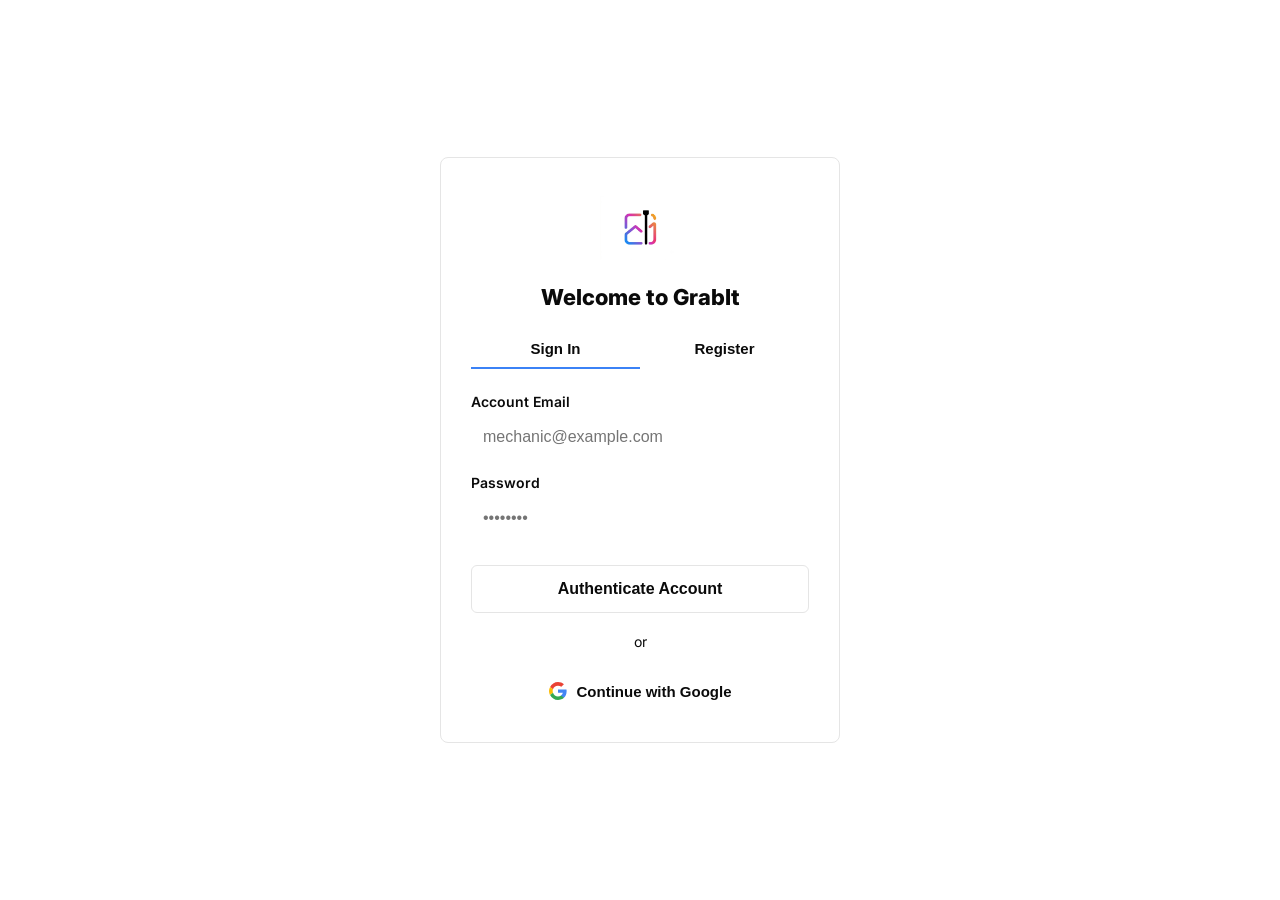
==== commit fde27d0d: "fixed mobile" ====
--- a/app.html
+++ b/app.html
@@ -130,33 +130,43 @@
         </div>
 
         <div id="error-message" class="error-toast"></div>
-        
-        <div class="start-container" style="display: flex; flex-direction: column; gap: 24px; max-width: 900px; width: 100%; margin: 0 auto; padding: 20px; box-sizing: border-box; align-items: center;">
-            
+
+        <div class="start-container">
+
             <!-- Shared Greeting Header above both cards -->
             <div class="shared-greeting-header">
                 <span id="shared-greeting" class="shared-greeting-text">Welcome</span>
                 <p class="shared-greeting-sub" style="margin-bottom: 12px;">What would you like help with today?</p>
-                <div class="header-tokens-wrapper" style="display: flex; align-items: center; justify-content: center; gap: 8px; font-size: 14px; background: rgba(15, 23, 42, 0.05); padding: 6px 16px; border-radius: 50px; border: 1px solid var(--gray-200);">
+                <div class="header-tokens-wrapper"
+                    style="display: flex; align-items: center; justify-content: center; gap: 8px; font-size: 14px; background: rgba(15, 23, 42, 0.05); padding: 6px 16px; border-radius: 50px; border: 1px solid var(--gray-200);">
                     <span style="font-weight: 600; color: var(--gray-600);">Tokens:</span>
                     <span id="token-display" style="font-weight: 800; color: var(--black);">---</span>
-                    <a href="refill.html" class="pre-call-refill" style="margin-left: 8px; font-weight: 700; color: #2563eb; text-decoration: none;">+ Buy Tokens</a>
-                </div>
-                <div id="token-warning" class="token-warning-alert" style="display: none; margin-top: 8px; font-size: 12px; color: #b45309;"></div>
+                    <a href="refill.html" class="pre-call-refill"
+                        style="margin-left: 8px; font-weight: 700; color: #2563eb; text-decoration: none;">+ Buy
+                        Tokens</a>
+                </div>
+                <div id="token-warning" class="token-warning-alert"
+                    style="display: none; margin-top: 8px; font-size: 12px; color: #b45309;"></div>
             </div>
 
             <div style="display: flex; gap: 24px; width: 100%; flex-wrap: wrap; justify-content: center;">
-            
-                <div id="jarvis-screen" class="jarvis-screen pre-call-card" style="flex: 1; min-width: 280px; margin: 0;">
+
+                <div id="jarvis-screen" class="jarvis-screen pre-call-card"
+                    style="flex: 1; min-width: 280px; margin: 0;">
                     <span class="mode-badge mode-badge-jarvis">Jarvis Mode</span>
                     <div class="pre-call-logo"><img src="./public/jarvis.png" alt="Jarvis AI"></div>
-                    
+
                     <h2 style="margin-top: 12px; font-size: 20px; font-weight: 800;">Jarvis Workspace Mode</h2>
-                    <p style="color: #94a3b8; font-size: 13px; line-height: 1.5; margin-bottom: 16px;">AI companion watches your screen workflow in real-time, reviewing code syntax, identifying logic gaps, and detailing terminal error tracking via audio.</p>
-                    
+                    <p style="color: #94a3b8; font-size: 13px; line-height: 1.5; margin-bottom: 16px;">AI companion
+                        watches your screen workflow in real-time, reviewing code syntax, identifying logic gaps, and
+                        detailing terminal error tracking via audio.</p>
+
                     <div class="skill-selection-wrapper" style="margin-bottom: 16px; width: 100%; text-align: left;">
-                        <label for="jarvis-task-select" style="font-size: 11px; font-weight: bold; color: #94a3b8; display: block; margin-bottom: 6px; text-transform: uppercase; letter-spacing: 0.05em;">Optimize Jarvis Context:</label>
-                        <select id="jarvis-task-select" style="width: 100%; padding: 10px; background: #1e293b; border: 1px solid #334155; border-radius: 8px; color: #f8fafc; font-size: 14px; font-weight: 500; outline: none; cursor: pointer;">
+                        <label for="jarvis-task-select"
+                            style="font-size: 11px; font-weight: bold; color: #94a3b8; display: block; margin-bottom: 6px; text-transform: uppercase; letter-spacing: 0.05em;">Optimize
+                            Jarvis Context:</label>
+                        <select id="jarvis-task-select"
+                            style="width: 100%; padding: 10px; background: #1e293b; border: 1px solid #334155; border-radius: 8px; color: #f8fafc; font-size: 14px; font-weight: 500; outline: none; cursor: pointer;">
                             <option value="coding">Software Coding & Debugging</option>
                             <option value="research">Web Research & Fact Checking</option>
                             <option value="writing">Content Writing & Editing</option>
@@ -164,20 +174,26 @@
                         </select>
                     </div>
 
-                    <button id="start-btn-jarvis" class="pre-call-start" style="background: #0f172a; border: 1px solid #334155;">🖥️ Launch Jarvis</button>
+                    <button id="start-btn-jarvis" class="pre-call-start"
+                        style="background: #0f172a; border: 1px solid #334155;">🖥️ Launch Jarvis</button>
                 </div>
 
                 <div id="start-screen" class="start-screen pre-call-card" style="flex: 1; min-width: 280px; margin: 0;">
                     <span class="mode-badge mode-badge-diy">DIY Mode</span>
                     <div class="pre-call-logo"><img src="./public/diy.png" alt="DIY Fix"></div>
                     <div id="token-error-banner" class="token-error-alert" style="display: none;"></div>
-                    
+
                     <h2 style="margin-top: 12px; font-size: 20px; font-weight: 800;">DIY Assistance Mode</h2>
-                    <p style="color: #94a3b8; font-size: 13px; line-height: 1.5; margin-bottom: 16px;">Interactive real-time camera voice calling tailored to fix local physical problems, plumbing runs, pc hardware troubleshooting, or networking tasks.</p>
+                    <p style="color: #94a3b8; font-size: 13px; line-height: 1.5; margin-bottom: 16px;">Interactive
+                        real-time camera voice calling tailored to fix local physical problems, plumbing runs, pc
+                        hardware troubleshooting, or networking tasks.</p>
 
                     <div class="skill-selection-wrapper" style="margin-bottom: 16px; width: 100%; text-align: left;">
-                        <label for="skill-select" style="font-size: 11px; font-weight: bold; color: #94a3b8; display: block; margin-bottom: 6px; text-transform: uppercase; letter-spacing: 0.05em;">Optimize AI Knowledge Base:</label>
-                        <select id="skill-select" style="width: 100%; padding: 10px; background: #1e293b; border: 1px solid #334155; border-radius: 8px; color: #f8fafc; font-size: 14px; font-weight: 500; outline: none; cursor: pointer;">
+                        <label for="skill-select"
+                            style="font-size: 11px; font-weight: bold; color: #94a3b8; display: block; margin-bottom: 6px; text-transform: uppercase; letter-spacing: 0.05em;">Optimize
+                            AI Knowledge Base:</label>
+                        <select id="skill-select"
+                            style="width: 100%; padding: 10px; background: #1e293b; border: 1px solid #334155; border-radius: 8px; color: #f8fafc; font-size: 14px; font-weight: 500; outline: none; cursor: pointer;">
                             <option value="general">General Troubleshooting (Default)</option>
                             <option value="plumbing">Plumbing & Water Flow Systems</option>
                             <option value="pc_hardware">PC Systems & Diagnostics Hardware</option>
@@ -185,7 +201,7 @@
                             <option value="networking">Home Networks & Component Wiring</option>
                         </select>
                     </div>
-                    
+
                     <button id="start-btn-diy" class="pre-call-start">📞 Start DIY Call</button>
                 </div>
 
@@ -196,18 +212,26 @@
         <div class="app-footer">
             <div class="liability-risk-banner">
                 <div class="banner-text">
-                    <strong>Critical Guardrails:</strong> Do not execute instructions on live main utility distribution feeds, open pressurized pipelines, or loaded structural beams. Highly specialized or hazardous jobs require a <strong>licensed structural technician</strong>.
-                </div>
-            </div>
-        </div>
-    </div>
-
-    <div id="name-modal" style="display: none; position: fixed; top: 0; left: 0; width: 100%; height: 100%; background: rgba(15, 23, 42, 0.9); z-index: 9999; align-items: center; justify-content: center;">
-        <div style="background: #1e293b; padding: 24px; border-radius: 12px; width: 90%; max-width: 400px; border: 1px solid #334155; text-align: center; box-shadow: 0 20px 25px -5px rgba(0,0,0,0.5);">
+                    <strong>Critical Guardrails:</strong> Do not execute instructions on live main utility distribution
+                    feeds, open pressurized pipelines, or loaded structural beams. Highly specialized or hazardous jobs
+                    require a <strong>licensed structural technician</strong>.
+                </div>
+            </div>
+        </div>
+    </div>
+
+    <div id="name-modal"
+        style="display: none; position: fixed; top: 0; left: 0; width: 100%; height: 100%; background: rgba(15, 23, 42, 0.9); z-index: 9999; align-items: center; justify-content: center;">
+        <div
+            style="background: #1e293b; padding: 24px; border-radius: 12px; width: 90%; max-width: 400px; border: 1px solid #334155; text-align: center; box-shadow: 0 20px 25px -5px rgba(0,0,0,0.5);">
             <h3 style="color: #f8fafc; margin-top: 0; margin-bottom: 8px; font-size: 18px;">What should I call you?</h3>
-            <p style="color: #94a3b8; font-size: 14px; margin-bottom: 16px;">Please customize your display identity profile name.</p>
-            <input type="text" id="modal-name-input" placeholder="Your Name" style="width: 100%; padding: 10px; background: #0f172a; border: 1px solid #334155; border-radius: 6px; color: #f8fafc; font-size: 16px; box-sizing: border-box; margin-bottom: 16px; outline: none;"/>
-            <button id="modal-name-submit" style="width: 100%; padding: 12px; background: #2563eb; color: white; border: none; border-radius: 6px; font-weight: bold; cursor: pointer; font-size: 14px;">Save and Proceed</button>
+            <p style="color: #94a3b8; font-size: 14px; margin-bottom: 16px;">Please customize your display identity
+                profile name.</p>
+            <input type="text" id="modal-name-input" placeholder="Your Name"
+                style="width: 100%; padding: 10px; background: #0f172a; border: 1px solid #334155; border-radius: 6px; color: #f8fafc; font-size: 16px; box-sizing: border-box; margin-bottom: 16px; outline: none;" />
+            <button id="modal-name-submit"
+                style="width: 100%; padding: 12px; background: #2563eb; color: white; border: none; border-radius: 6px; font-weight: bold; cursor: pointer; font-size: 14px;">Save
+                and Proceed</button>
         </div>
     </div>
 
@@ -216,12 +240,16 @@
             <h3>⚠️ Safety and Liability Warning</h3>
             <div class="disclaimer-body">
                 <p>CallIt provides experimental real-time AI guidance for educational and troubleshooting use cases.</p>
-                <p><strong>If your task involves structural utility frameworks (high-voltage electrical lines, pressurized gas lines, primary sewage lines, or complex automotive machinery), you must notify and hire a licensed professional engineer.</strong></p>
-                <p>By proceeding, you explicitly assume all risk and acknowledge that conversations are logged for regulatory and safety compliance audits.</p>
+                <p><strong>If your task involves structural utility frameworks (high-voltage electrical lines,
+                        pressurized gas lines, primary sewage lines, or complex automotive machinery), you must notify
+                        and hire a licensed professional engineer.</strong></p>
+                <p>By proceeding, you explicitly assume all risk and acknowledge that conversations are logged for
+                    regulatory and safety compliance audits.</p>
             </div>
             <div class="disclaimer-ack">
                 <label>
-                    <input type="checkbox" id="disclaimer-checkbox"> I understand, accept the liability limits, and wish to proceed.
+                    <input type="checkbox" id="disclaimer-checkbox"> I understand, accept the liability limits, and wish
+                    to proceed.
                 </label>
             </div>
             <div class="disclaimer-actions">
@@ -234,14 +262,17 @@
     <div id="call-bar" class="call-bar" style="display: none;">
         <button id="flip-btn" class="call-btn" title="Flip Camera">
             <svg xmlns="http://www.w3.org/2000/svg" viewBox="0 0 24 24" fill="white" width="28" height="28">
-                <path d="M20 5h-3.17L15 3H9L7.17 5H4C2.9 5 2 5.9 2 7v12c0 1.1.9 2 2 2h16c1.1 0 2-.9 2-2V7c0-1.1-.9-2-2-2zm-8 13c-2.76 0-5-2.24-5-5s2.24-5 5-5 5 2.24 5 5-2.24 5-5 5z" />
+                <path
+                    d="M20 5h-3.17L15 3H9L7.17 5H4C2.9 5 2 5.9 2 7v12c0 1.1.9 2 2 2h16c1.1 0 2-.9 2-2V7c0-1.1-.9-2-2-2zm-8 13c-2.76 0-5-2.24-5-5s2.24-5 5-5 5 2.24 5 5-2.24 5-5 5z" />
                 <path d="M12 10.5l-3 3h2.25v3h1.5v-3H15z" opacity=".6" />
             </svg>
         </button>
 
         <button id="stop-btn" class="call-btn call-btn-hangup" title="End Call">
             <svg xmlns="http://www.w3.org/2000/svg" viewBox="0 0 24 24" fill="white" width="32" height="32">
-                <path d="M6.62 10.79a15.053 15.053 0 006.59 6.59l2.2-2.2c.27-.27.67-.36 1.02-.24 1.12.37 2.33.57 3.57.57.55 0 1 .45 1 1V20c0 .55-.45 1-1 1C10.61 21 3 13.39 3 4c0-.55.45-1 1-1h3.5c.55 0 1 .45 1 1 0 1.25.2 2.45.57 3.57.11.35.03.74-.24 1.02l-2.21 2.2z" transform="rotate(135 12 12)" />
+                <path
+                    d="M6.62 10.79a15.053 15.053 0 006.59 6.59l2.2-2.2c.27-.27.67-.36 1.02-.24 1.12.37 2.33.57 3.57.57.55 0 1 .45 1 1V20c0 .55-.45 1-1 1C10.61 21 3 13.39 3 4c0-.55.45-1 1-1h3.5c.55 0 1 .45 1 1 0 1.25.2 2.45.57 3.57.11.35.03.74-.24 1.02l-2.21 2.2z"
+                    transform="rotate(135 12 12)" />
             </svg>
         </button>
     </div>
--- a/style.css
+++ b/style.css
@@ -22,7 +22,7 @@
     background: var(--white);
     color: var(--black);
     min-height: 100vh;
-    margin-bottom: 10%;
+
     /* Allow scrolling — critical for mobile */
     overflow-x: hidden;
     overflow-y: auto;
@@ -139,7 +139,10 @@
     background: var(--white);
     box-sizing: border-box;
     padding: 2rem 1.5rem 2rem;
-}
+    margin-bottom: 3em;
+}
+
+
 
 /* Cards row — side-by-side on desktop, stacked on mobile */
 .cards-row {
@@ -150,6 +153,8 @@
     width: 100%;
     max-width: 800px;
 }
+
+
 
 /* Remove fixed/inset layout from these so they sit side-by-side */
 .start-screen,
